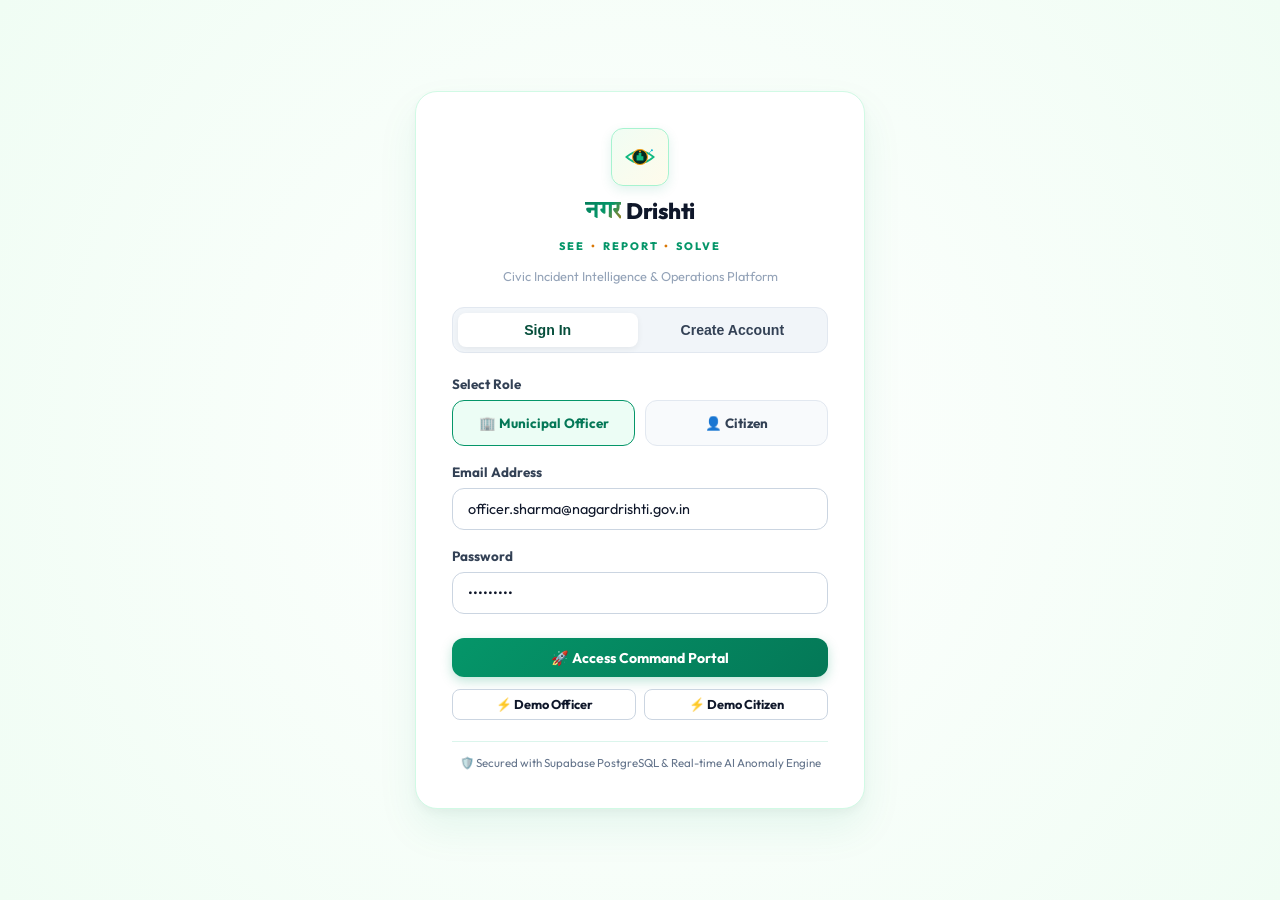
==== auth.html @ a1cc10b2 "Initial commit: Nagar Drishti Civic Intelligence Platform" ====
<!DOCTYPE html>
<html lang="en">
<head>
  <meta charset="UTF-8">
  <meta name="viewport" content="width=device-width, initial-scale=1.0">
  <title>नगर Drishti - Secure Authentication & Access Portal</title>
  <link rel="stylesheet" href="style.css">
  <link rel="icon" href="data:image/svg+xml,<svg xmlns=%22http://www.w3.org/2000/svg%22 viewBox=%220 0 100 100%22><text y=%22.9em%22 font-size=%2290%22>👁️</text></svg>">
</head>
<body class="auth-page-wrapper">

  <div class="auth-card">
    
    <!-- Logo & Brand Header -->
    <div class="auth-logo-center">
      <div class="brand-logo-icon" style="width: 58px; height: 58px;">
        <svg viewBox="0 0 100 100" fill="none" xmlns="http://www.w3.org/2000/svg">
          <!-- Stylized Eye Outline -->
          <path d="M10 50 Q 50 15 90 50 Q 50 85 10 50 Z" stroke="#10b981" stroke-width="5" fill="none"/>
          <!-- Pupil City Silhouette -->
          <circle cx="50" cy="50" r="22" fill="#042a22" stroke="#f59e0b" stroke-width="3"/>
          <path d="M40 60 V45 H46 V38 H54 V48 H60 V60 Z" fill="#10b981"/>
          <circle cx="50" cy="34" r="3" fill="#f59e0b"/>
          <!-- Circuit Accent -->
          <circle cx="85" cy="30" r="3" fill="#06b6d4"/>
          <path d="M85 30 L75 40" stroke="#06b6d4" stroke-width="2"/>
        </svg>
      </div>
      <div class="brand-title">
        <span class="hindi-title">नगर</span>
        <span class="english-title">Drishti</span>
      </div>
      <div class="brand-tagline">
        <span>SEE</span> • <span>REPORT</span> • <span>SOLVE</span>
      </div>
      <p style="font-size: 0.8rem; color: #94a3b8; margin-top: 0.25rem;">
        Civic Incident Intelligence & Operations Platform
      </p>
    </div>

    <!-- Login / Signup Toggle Tabs -->
    <div class="auth-tabs">
      <button class="auth-tab-btn active" id="tabLoginBtn" onclick="switchAuthTab('login')">Sign In</button>
      <button class="auth-tab-btn" id="tabSignupBtn" onclick="switchAuthTab('signup')">Create Account</button>
    </div>

    <!-- Sign In Form -->
    <form id="loginForm" onsubmit="handleLoginSubmit(event)">
      <div class="form-group">
        <label class="form-label">Select Role</label>
        <div class="role-selector-group">
          <label class="role-pill selected" id="roleOfficerPill" onclick="selectRole('officer')">
            <input type="radio" name="authRole" value="officer" checked>
            <span>🏢 Municipal Officer</span>
          </label>
          <label class="role-pill" id="roleCitizenPill" onclick="selectRole('citizen')">
            <input type="radio" name="authRole" value="citizen">
            <span>👤 Citizen</span>
          </label>
        </div>
      </div>

      <div class="form-group">
        <label class="form-label" for="loginEmail">Email Address</label>
        <input type="email" id="loginEmail" class="form-input" placeholder="officer@nagardrishti.gov.in" required value="officer.sharma@nagardrishti.gov.in">
      </div>

      <div class="form-group">
        <label class="form-label" for="loginPassword">Password</label>
        <input type="password" id="loginPassword" class="form-input" placeholder="••••••••" required value="demo12345">
      </div>

      <button type="submit" class="btn btn-primary" style="width: 100%; margin-top: 0.5rem;">
        🚀 Access Command Portal
      </button>

      <div style="display: flex; gap: 0.5rem; margin-top: 0.75rem;">
        <button type="button" class="btn btn-secondary btn-sm" style="flex: 1;" onclick="quickDemoLogin('officer')">
          ⚡ Demo Officer
        </button>
        <button type="button" class="btn btn-secondary btn-sm" style="flex: 1;" onclick="quickDemoLogin('citizen')">
          ⚡ Demo Citizen
        </button>
      </div>
    </form>

    <!-- Sign Up Form (Hidden by default) -->
    <form id="signupForm" style="display: none;" onsubmit="handleSignupSubmit(event)">
      <div class="form-group">
        <label class="form-label" for="signupName">Full Name</label>
        <input type="text" id="signupName" class="form-input" placeholder="Aarav Sharma" required>
      </div>

      <div class="form-group">
        <label class="form-label" for="signupEmail">Email Address</label>
        <input type="email" id="signupEmail" class="form-input" placeholder="aarav@gmail.com" required>
      </div>

      <div class="form-row">
        <div class="form-group">
          <label class="form-label">Ward / Locality</label>
          <select id="signupWard" class="custom-select" style="width: 100%;">
            <option value="Sector 4">Sector 4</option>
            <option value="Civil Lines">Civil Lines</option>
            <option value="South Extension">South Extension</option>
            <option value="Hauz Khas">Hauz Khas</option>
            <option value="Karol Bagh">Karol Bagh</option>
            <option value="Tilak Marg">Tilak Marg</option>
          </select>
        </div>
        <div class="form-group">
          <label class="form-label">Account Role</label>
          <select id="signupRole" class="custom-select" style="width: 100%;">
            <option value="citizen">Citizen</option>
            <option value="officer">Municipal Officer</option>
          </select>
        </div>
      </div>

      <div class="form-group">
        <label class="form-label" for="signupPassword">Create Password</label>
        <input type="password" id="signupPassword" class="form-input" placeholder="••••••••" required>
      </div>

      <button type="submit" class="btn btn-amber" style="width: 100%; margin-top: 0.5rem;">
        ✨ Register Account
      </button>
    </form>

    <!-- Footer Security Notice -->
    <div style="font-size: 0.72rem; color: #64748b; text-align: center; border-top: 1px solid rgba(16, 185, 129, 0.15); padding-top: 0.75rem;">
      🛡️ Secured with Supabase PostgreSQL & Real-time AI Anomaly Engine
    </div>

  </div>

  <!-- Toast Notifications -->
  <div class="toast-container" id="toastContainer"></div>

  <script>
    let selectedRole = 'officer';

    function switchAuthTab(tab) {
      const loginTab = document.getElementById('tabLoginBtn');
      const signupTab = document.getElementById('tabSignupBtn');
      const loginForm = document.getElementById('loginForm');
      const signupForm = document.getElementById('signupForm');

      if (tab === 'login') {
        loginTab.classList.add('active');
        signupTab.classList.remove('active');
        loginForm.style.display = 'block';
        signupForm.style.display = 'none';
      } else {
        signupTab.classList.add('active');
        loginTab.classList.remove('active');
        signupForm.style.display = 'block';
        loginForm.style.display = 'none';
      }
    }

    function selectRole(role) {
      selectedRole = role;
      document.getElementById('roleOfficerPill').classList.toggle('selected', role === 'officer');
      document.getElementById('roleCitizenPill').classList.toggle('selected', role === 'citizen');
      
      const emailInput = document.getElementById('loginEmail');
      if (role === 'officer') {
        emailInput.value = 'officer.sharma@nagardrishti.gov.in';
      } else {
        emailInput.value = 'citizen.aarav@gmail.com';
      }
    }

    async function handleLoginSubmit(e) {
      e.preventDefault();
      const email = document.getElementById('loginEmail').value.trim();
      const password = document.getElementById('loginPassword').value.trim();

      try {
        const res = await fetch('/api/auth/login', {
          method: 'POST',
          headers: { 'Content-Type': 'application/json' },
          body: JSON.stringify({ email, password, role: selectedRole })
        }).then(r => r.json());

        if (res.success) {
          localStorage.setItem('nagar_user', JSON.stringify(res.user));
          showToast(res.message, 'success');
          setTimeout(() => {
            window.location.href = '/';
          }, 600);
        } else {
          showToast(res.error || 'Login failed', 'error');
        }
      } catch (err) {
        showToast('Login request error', 'error');
      }
    }

    async function handleSignupSubmit(e) {
      e.preventDefault();
      const full_name = document.getElementById('signupName').value.trim();
      const email = document.getElementById('signupEmail').value.trim();
      const ward = document.getElementById('signupWard').value;
      const role = document.getElementById('signupRole').value;

      try {
        const res = await fetch('/api/auth/signup', {
          method: 'POST',
          headers: { 'Content-Type': 'application/json' },
          body: JSON.stringify({ full_name, email, ward, role })
        }).then(r => r.json());

        if (res.success) {
          localStorage.setItem('nagar_user', JSON.stringify(res.user));
          showToast('🎉 Account registered! Redirecting...', 'success');
          setTimeout(() => {
            window.location.href = '/';
          }, 800);
        } else {
          showToast(res.error || 'Signup failed', 'error');
        }
      } catch (err) {
        showToast('Signup request error', 'error');
      }
    }

    function quickDemoLogin(role) {
      selectRole(role);
      const user = role === 'officer' ? {
        full_name: 'Superintendent V. Sharma',
        role: 'officer',
        department: 'Municipal Operations Command'
      } : {
        full_name: 'Aarav Sharma',
        role: 'citizen',
        department: 'Ward 12 Resident'
      };
      localStorage.setItem('nagar_user', JSON.stringify(user));
      showToast(`Logged in as ${user.full_name}`, 'success');
      setTimeout(() => {
        window.location.href = '/';
      }, 500);
    }

    function showToast(message, type = 'info') {
      const container = document.getElementById('toastContainer');
      const toast = document.createElement('div');
      toast.className = 'toast';
      toast.innerHTML = `<span>${type === 'success' ? '✅' : type === 'error' ? '❌' : 'ℹ️'}</span> <span>${message}</span>`;
      container.appendChild(toast);
      setTimeout(() => toast.remove(), 3500);
    }
  </script>
</body>
</html>
---- style.css ----
/* ====================================================================
   नगर Drishti (Civic Incident Intelligence Platform)
   Light Design System & Theme Engine (Logo Grounded: Emerald, Teal & Amber)
   ==================================================================== */

@import url('https://fonts.googleapis.com/css2?family=Outfit:wght@300;400;500;600;700;800&family=Plus+Jakarta+Sans:wght@400;500;600;700&family=Tiro+Devanagari+Hindi:ital@0;1&display=swap');

:root {
  /* Brand Color Palette from Logo (Premium Light Theme) */
  --bg-base: #f4fbf7;
  --bg-surface: #ffffff;
  --bg-card: rgba(255, 255, 255, 0.92);
  --bg-card-hover: #ffffff;
  --bg-glass: rgba(255, 255, 255, 0.85);
  --bg-subtle: #ebf7f1;
  --bg-accent-soft: #fef8eb;
  
  /* Primary Emerald & Teal Palette */
  --primary-emerald: #059669;
  --primary-emerald-hover: #047857;
  --primary-dark-emerald: #064e3b;
  --primary-deep-teal: #0f766e;
  --primary-cyan: #0284c7;
  --primary-emerald-glow: rgba(5, 150, 105, 0.22);
  
  /* Accent Amber & Gold Palette */
  --accent-amber: #d97706;
  --accent-gold: #f59e0b;
  --accent-light-amber: #fffbeb;
  --accent-orange: #ea580c;
  --accent-amber-glow: rgba(217, 119, 6, 0.25);
  
  /* Status Colors */
  --status-critical: #dc2626;
  --status-critical-soft: #fef2f2;
  --status-warning: #d97706;
  --status-warning-soft: #fffbeb;
  --status-success: #059669;
  --status-success-soft: #f0fdf4;
  --status-info: #0284c7;
  --status-info-soft: #f0f9ff;
  --status-purple: #7c3aed;
  --status-purple-soft: #f5f3ff;

  /* Typography & High Contrast Slate */
  --text-primary: #0f172a;
  --text-secondary: #334155;
  --text-muted: #64748b;
  --text-emerald: #047857;
  --text-amber: #b45309;

  /* Borders & Shadows */
  --border-subtle: #d1fae5;
  --border-card: #e2e8f0;
  --border-active: #10b981;
  --border-amber: #fde68a;

  --shadow-sm: 0 1px 2px 0 rgba(0, 0, 0, 0.05);
  --shadow-card: 0 4px 20px -2px rgba(6, 78, 59, 0.06), 0 2px 6px -1px rgba(0, 0, 0, 0.04);
  --shadow-card-hover: 0 12px 28px -4px rgba(6, 78, 59, 0.12), 0 4px 10px -2px rgba(0, 0, 0, 0.05);
  --shadow-glow: 0 0 18px var(--primary-emerald-glow);

  --radius-sm: 8px;
  --radius-md: 12px;
  --radius-lg: 16px;
  --radius-xl: 22px;
  --radius-full: 9999px;

  --font-sans: 'Outfit', 'Plus Jakarta Sans', -apple-system, sans-serif;
  --font-hindi: 'Tiro Devanagari Hindi', serif;
}

* {
  margin: 0;
  padding: 0;
  box-sizing: border-box;
}

body {
  font-family: var(--font-sans);
  background-color: var(--bg-base);
  color: var(--text-primary);
  min-height: 100vh;
  overflow-x: hidden;
  background-image: 
    radial-gradient(circle at 10% 5%, rgba(16, 185, 129, 0.08) 0%, transparent 45%),
    radial-gradient(circle at 90% 15%, rgba(245, 158, 11, 0.06) 0%, transparent 40%),
    radial-gradient(circle at 50% 90%, rgba(2, 132, 199, 0.05) 0%, transparent 50%);
  background-attachment: fixed;
  line-height: 1.5;
}

/* Scrollbar Customization */
::-webkit-scrollbar {
  width: 8px;
  height: 8px;
}
::-webkit-scrollbar-track {
  background: var(--bg-base);
}
::-webkit-scrollbar-thumb {
  background: #cbd5e1;
  border-radius: 4px;
}
::-webkit-scrollbar-thumb:hover {
  background: var(--primary-emerald);
}

/* ====================================================================
   Header & Navigation (Light Civic HUD)
   ==================================================================== */
.app-header {
  position: sticky;
  top: 0;
  z-index: 1000;
  background: rgba(255, 255, 255, 0.92);
  backdrop-filter: blur(16px);
  -webkit-backdrop-filter: blur(16px);
  border-bottom: 1px solid #e2e8f0;
  padding: 0.75rem 1.75rem;
  display: flex;
  align-items: center;
  justify-content: space-between;
  gap: 1rem;
  box-shadow: 0 2px 10px rgba(0, 0, 0, 0.03);
}

.brand-wrapper {
  display: flex;
  align-items: center;
  gap: 0.9rem;
  text-decoration: none;
}

.brand-logo-icon {
  width: 46px;
  height: 46px;
  display: flex;
  align-items: center;
  justify-content: center;
  border-radius: var(--radius-md);
  background: linear-gradient(135deg, #f0fdf4 0%, #fffbeb 100%);
  border: 1.5px solid #a7f3d0;
  box-shadow: 0 4px 12px rgba(5, 150, 105, 0.12);
}

.brand-logo-icon svg {
  width: 34px;
  height: 34px;
}

.brand-text-block {
  display: flex;
  flex-direction: column;
}

.brand-title {
  font-size: 1.4rem;
  font-weight: 800;
  letter-spacing: -0.5px;
  display: flex;
  align-items: center;
  gap: 0.35rem;
}

.hindi-title {
  font-family: var(--font-hindi);
  font-size: 1.5rem;
  font-weight: 700;
  background: linear-gradient(135deg, #047857 0%, #059669 50%, #d97706 100%);
  -webkit-background-clip: text;
  -webkit-text-fill-color: transparent;
}

.english-title {
  color: #0f172a;
  font-weight: 800;
}

.brand-tagline {
  font-size: 0.68rem;
  letter-spacing: 2px;
  color: var(--accent-amber);
  font-weight: 800;
  text-transform: uppercase;
  display: flex;
  align-items: center;
  gap: 0.35rem;
}

.brand-tagline span {
  color: var(--primary-emerald);
}

/* Nav Tabs */
.nav-tabs {
  display: flex;
  background: #f1f5f9;
  border: 1px solid #e2e8f0;
  border-radius: var(--radius-full);
  padding: 0.3rem;
  gap: 0.3rem;
}

.nav-tab-btn {
  padding: 0.45rem 1.05rem;
  font-size: 0.84rem;
  font-weight: 600;
  color: var(--text-secondary);
  background: transparent;
  border: none;
  border-radius: var(--radius-full);
  cursor: pointer;
  transition: all 0.2s ease;
  display: flex;
  align-items: center;
  gap: 0.4rem;
}

.nav-tab-btn:hover {
  color: var(--text-primary);
  background: rgba(255, 255, 255, 0.6);
}

.nav-tab-btn.active {
  background: #ffffff;
  color: var(--primary-dark-emerald);
  box-shadow: 0 2px 8px rgba(0, 0, 0, 0.08);
  font-weight: 700;
  border: 1px solid #d1fae5;
}

/* Header Controls */
.header-actions {
  display: flex;
  align-items: center;
  gap: 1rem;
}

.live-pill {
  display: inline-flex;
  align-items: center;
  gap: 0.45rem;
  padding: 0.35rem 0.85rem;
  background: #ecfdf5;
  border: 1px solid #a7f3d0;
  border-radius: var(--radius-full);
  font-size: 0.74rem;
  font-weight: 700;
  color: #047857;
}

.pulse-dot {
  width: 8px;
  height: 8px;
  background: #059669;
  border-radius: 50%;
  box-shadow: 0 0 8px #059669;
  animation: pulse-dot 1.5s infinite;
}

@keyframes pulse-dot {
  0% { transform: scale(0.9); opacity: 0.8; }
  50% { transform: scale(1.3); opacity: 1; box-shadow: 0 0 12px #059669; }
  100% { transform: scale(0.9); opacity: 0.8; }
}

.user-profile-badge {
  display: flex;
  align-items: center;
  gap: 0.65rem;
  padding: 0.4rem 0.95rem;
  background: #ffffff;
  border: 1px solid #e2e8f0;
  border-radius: var(--radius-full);
  cursor: pointer;
  box-shadow: 0 1px 4px rgba(0, 0, 0, 0.04);
  transition: all 0.2s ease;
}

.user-profile-badge:hover {
  border-color: var(--border-active);
  box-shadow: 0 2px 8px rgba(16, 185, 129, 0.15);
}

.user-avatar {
  width: 28px;
  height: 28px;
  border-radius: 50%;
  background: linear-gradient(135deg, #059669, #d97706);
  display: flex;
  align-items: center;
  justify-content: center;
  font-weight: 700;
  font-size: 0.75rem;
  color: #ffffff;
}

.user-role-tag {
  font-size: 0.72rem;
  font-weight: 700;
  text-transform: uppercase;
  color: var(--accent-amber);
}

/* ====================================================================
   Layout & Container
   ==================================================================== */
.main-container {
  max-width: 1600px;
  margin: 0 auto;
  padding: 1.5rem 1.75rem;
  display: flex;
  flex-direction: column;
  gap: 1.35rem;
}

/* Critical Spike Alert Banner (Light Mode) */
.spike-alert-banner {
  background: linear-gradient(90deg, #fff1f2 0%, #fefce8 50%, #f0fdf4 100%);
  border: 1px solid #fecdd3;
  border-left: 5px solid var(--status-critical);
  border-radius: var(--radius-md);
  padding: 0.95rem 1.35rem;
  display: flex;
  align-items: center;
  justify-content: space-between;
  box-shadow: 0 4px 14px rgba(220, 38, 38, 0.08);
}

.banner-left {
  display: flex;
  align-items: center;
  gap: 0.95rem;
}

.banner-icon {
  width: 40px;
  height: 40px;
  border-radius: var(--radius-sm);
  background: #fee2e2;
  display: flex;
  align-items: center;
  justify-content: center;
  color: #dc2626;
  font-size: 1.35rem;
}

.banner-title {
  font-size: 0.98rem;
  font-weight: 700;
  color: #991b1b;
  display: flex;
  align-items: center;
  gap: 0.5rem;
}

.banner-zscore-badge {
  background: var(--status-critical);
  color: #ffffff;
  padding: 0.15rem 0.5rem;
  border-radius: var(--radius-sm);
  font-size: 0.72rem;
  font-weight: 800;
}

.banner-desc {
  font-size: 0.84rem;
  color: #475569;
  margin-top: 0.15rem;
}

/* ====================================================================
   KPI Grid
   ==================================================================== */
.kpi-grid {
  display: grid;
  grid-template-columns: repeat(auto-fit, minmax(240px, 1fr));
  gap: 1.15rem;
}

.kpi-card {
  background: #ffffff;
  border: 1px solid #e2e8f0;
  border-radius: var(--radius-lg);
  padding: 1.25rem 1.35rem;
  position: relative;
  overflow: hidden;
  box-shadow: var(--shadow-card);
  transition: transform 0.2s ease, box-shadow 0.2s ease, border-color 0.2s ease;
}

.kpi-card:hover {
  transform: translateY(-2px);
  border-color: #a7f3d0;
  box-shadow: var(--shadow-card-hover);
}

.kpi-card::before {
  content: '';
  position: absolute;
  top: 0;
  left: 0;
  width: 100%;
  height: 3.5px;
  background: linear-gradient(90deg, #059669, #0284c7);
}

.kpi-card.kpi-amber::before {
  background: linear-gradient(90deg, #d97706, #f59e0b);
}

.kpi-card.kpi-red::before {
  background: linear-gradient(90deg, #dc2626, #ea580c);
}

.kpi-card.kpi-purple::before {
  background: linear-gradient(90deg, #7c3aed, #0284c7);
}

.kpi-header {
  display: flex;
  align-items: center;
  justify-content: space-between;
  margin-bottom: 0.6rem;
}

.kpi-title {
  font-size: 0.8rem;
  font-weight: 700;
  color: var(--text-secondary);
  text-transform: uppercase;
  letter-spacing: 0.5px;
}

.kpi-icon-box {
  width: 36px;
  height: 36px;
  border-radius: var(--radius-sm);
  background: #ecfdf5;
  color: var(--primary-emerald);
  display: flex;
  align-items: center;
  justify-content: center;
  font-size: 1.15rem;
}

.kpi-amber .kpi-icon-box {
  background: #fffbeb;
  color: var(--accent-amber);
}

.kpi-red .kpi-icon-box {
  background: #fef2f2;
  color: var(--status-critical);
}

.kpi-purple .kpi-icon-box {
  background: #f5f3ff;
  color: var(--status-purple);
}

.kpi-value-row {
  display: flex;
  align-items: baseline;
  gap: 0.65rem;
  margin-bottom: 0.35rem;
}

.kpi-value {
  font-size: 2rem;
  font-weight: 800;
  color: var(--text-primary);
  line-height: 1;
}

.kpi-delta {
  font-size: 0.74rem;
  font-weight: 700;
  padding: 0.15rem 0.45rem;
  border-radius: var(--radius-sm);
}

.delta-up {
  background: #fee2e2;
  color: #b91c1c;
}

.delta-down {
  background: #dcfce7;
  color: #15803d;
}

.kpi-subtext {
  font-size: 0.78rem;
  color: var(--text-muted);
}

/* ====================================================================
   Panels & Split Grids
   ==================================================================== */
.dashboard-grid-2col {
  display: grid;
  grid-template-columns: 1.25fr 1fr;
  gap: 1.35rem;
}

@media (max-width: 1024px) {
  .dashboard-grid-2col {
    grid-template-columns: 1fr;
  }
}

.glass-panel {
  background: #ffffff;
  border: 1px solid #e2e8f0;
  border-radius: var(--radius-lg);
  padding: 1.35rem;
  display: flex;
  flex-direction: column;
  gap: 1rem;
  box-shadow: var(--shadow-card);
}

.panel-header {
  display: flex;
  align-items: center;
  justify-content: space-between;
  border-bottom: 1px solid #f1f5f9;
  padding-bottom: 0.85rem;
}

.panel-title-group {
  display: flex;
  align-items: center;
  gap: 0.65rem;
}

.panel-title {
  font-size: 1.05rem;
  font-weight: 700;
  color: var(--text-primary);
  display: flex;
  align-items: center;
  gap: 0.4rem;
}

.panel-badge {
  font-size: 0.72rem;
  font-weight: 700;
  padding: 0.2rem 0.6rem;
  border-radius: var(--radius-full);
  background: #ecfdf5;
  color: var(--primary-emerald);
  border: 1px solid #a7f3d0;
}

/* Map Styling (Light Mode) */
#civicMap {
  width: 100%;
  height: 430px;
  border-radius: var(--radius-md);
  border: 1px solid #e2e8f0;
  z-index: 10;
}

.map-legend {
  display: flex;
  align-items: center;
  justify-content: space-between;
  flex-wrap: wrap;
  gap: 0.6rem;
  font-size: 0.76rem;
  color: var(--text-secondary);
  padding: 0.6rem 0.85rem;
  background: #f8fafc;
  border-radius: var(--radius-sm);
  border: 1px solid #e2e8f0;
}

.legend-item {
  display: flex;
  align-items: center;
  gap: 0.4rem;
}

.legend-dot {
  width: 10px;
  height: 10px;
  border-radius: 50%;
}

.dot-critical { background: #dc2626; box-shadow: 0 0 6px rgba(220, 38, 38, 0.4); }
.dot-high { background: #d97706; }
.dot-medium { background: #0284c7; }
.dot-low { background: #059669; }

/* Custom Leaflet Map Popup (Light) */
.leaflet-popup-content-wrapper {
  background: #ffffff !important;
  color: #0f172a !important;
  border: 1.5px solid #059669 !important;
  border-radius: var(--radius-md) !important;
  box-shadow: 0 10px 25px rgba(0, 0, 0, 0.1) !important;
}
.leaflet-popup-tip {
  background: #ffffff !important;
}
.custom-popup-title {
  font-weight: 700;
  font-size: 0.94rem;
  color: #047857;
  margin-bottom: 0.25rem;
}
.custom-popup-body {
  font-size: 0.82rem;
  color: #475569;
  line-height: 1.45;
}

/* Charts Grid */
.charts-grid {
  display: grid;
  grid-template-columns: 1fr 1fr;
  gap: 1.15rem;
}

@media (max-width: 768px) {
  .charts-grid {
    grid-template-columns: 1fr;
  }
}

.chart-wrapper {
  position: relative;
  width: 100%;
  height: 220px;
}

/* ====================================================================
   Incident Clusters & Deduplication
   ==================================================================== */
.cluster-list {
  display: flex;
  flex-direction: column;
  gap: 0.75rem;
  max-height: 420px;
  overflow-y: auto;
  padding-right: 0.25rem;
}

.cluster-card {
  background: #f8fafc;
  border: 1px solid #e2e8f0;
  border-radius: var(--radius-md);
  padding: 0.95rem;
  transition: all 0.2s ease;
}

.cluster-card:hover {
  border-color: #10b981;
  background: #ffffff;
  box-shadow: 0 4px 12px rgba(5, 150, 105, 0.08);
}

.cluster-card-header {
  display: flex;
  align-items: center;
  justify-content: space-between;
  margin-bottom: 0.4rem;
}

.cluster-title {
  font-size: 0.94rem;
  font-weight: 700;
  color: var(--text-primary);
}

.cluster-count-badge {
  background: #fffbeb;
  color: #b45309;
  border: 1px solid #fde68a;
  padding: 0.2rem 0.6rem;
  border-radius: var(--radius-full);
  font-size: 0.72rem;
  font-weight: 800;
}

.cluster-meta {
  display: flex;
  align-items: center;
  gap: 0.85rem;
  font-size: 0.76rem;
  color: var(--text-secondary);
  margin-bottom: 0.5rem;
}

.cluster-evidence-list {
  display: flex;
  flex-wrap: wrap;
  gap: 0.35rem;
  margin-top: 0.4rem;
}

.evidence-tag {
  background: #ecfdf5;
  border: 1px solid #a7f3d0;
  color: #047857;
  font-size: 0.72rem;
  font-weight: 700;
  padding: 0.18rem 0.5rem;
  border-radius: var(--radius-sm);
  cursor: pointer;
  transition: all 0.15s ease;
}

.evidence-tag:hover {
  background: #059669;
  color: #ffffff;
}

/* ====================================================================
   Daily AI Operations Briefing Studio (Light)
   ==================================================================== */
.briefing-card {
  background: #ffffff;
  border: 1.5px solid #d1fae5;
  border-radius: var(--radius-lg);
  padding: 1.75rem;
  box-shadow: 0 10px 30px rgba(5, 150, 105, 0.06);
}

.briefing-meta-bar {
  display: flex;
  align-items: center;
  justify-content: space-between;
  flex-wrap: wrap;
  gap: 0.75rem;
  padding-bottom: 1rem;
  border-bottom: 1px solid #f1f5f9;
  margin-bottom: 1.35rem;
}

.briefing-stamp {
  font-size: 0.84rem;
  color: var(--text-secondary);
  display: flex;
  align-items: center;
  gap: 0.4rem;
}

.guardrail-tag {
  background: #f0f9ff;
  border: 1px solid #bae6fd;
  color: #0369a1;
  font-size: 0.74rem;
  font-weight: 700;
  padding: 0.3rem 0.7rem;
  border-radius: var(--radius-full);
}

.briefing-items-container {
  display: flex;
  flex-direction: column;
  gap: 1rem;
}

.briefing-item {
  background: #f8fafc;
  border-left: 4.5px solid #059669;
  border-radius: 0 var(--radius-md) var(--radius-md) 0;
  padding: 1.15rem 1.25rem;
  display: flex;
  flex-direction: column;
  gap: 0.45rem;
  border-top: 1px solid #f1f5f9;
  border-right: 1px solid #f1f5f9;
  border-bottom: 1px solid #f1f5f9;
}

.briefing-item.priority-high {
  border-left-color: #dc2626;
  background: #fff5f5;
}

.briefing-item.priority-medium {
  border-left-color: #d97706;
  background: #fffdf5;
}

.briefing-item-header {
  display: flex;
  align-items: center;
  justify-content: space-between;
}

.briefing-item-title {
  font-size: 1rem;
  font-weight: 700;
  color: var(--text-primary);
}

.briefing-priority-badge {
  font-size: 0.7rem;
  font-weight: 800;
  text-transform: uppercase;
  padding: 0.2rem 0.55rem;
  border-radius: var(--radius-sm);
}

.p-high { background: #fee2e2; color: #991b1b; border: 1px solid #fecdd3; }
.p-med { background: #fef3c7; color: #92400e; border: 1px solid #fde68a; }
.p-low { background: #dcfce7; color: #166534; border: 1px solid #bbf7d0; }

.briefing-item-desc {
  font-size: 0.88rem;
  color: var(--text-secondary);
  line-height: 1.55;
}

.briefing-action-box {
  background: #ecfdf5;
  border: 1px dashed #059669;
  border-radius: var(--radius-sm);
  padding: 0.55rem 0.85rem;
  font-size: 0.82rem;
  color: #065f46;
  display: flex;
  align-items: center;
  gap: 0.5rem;
  margin-top: 0.35rem;
}

.briefing-evidence-row {
  display: flex;
  align-items: center;
  gap: 0.45rem;
  font-size: 0.74rem;
  color: var(--text-muted);
  margin-top: 0.4rem;
}

/* ====================================================================
   Complaints Master Data Table (Light)
   ==================================================================== */
.table-filter-bar {
  display: flex;
  align-items: center;
  justify-content: space-between;
  flex-wrap: wrap;
  gap: 0.75rem;
  margin-bottom: 0.85rem;
}

.search-input-box {
  position: relative;
  min-width: 280px;
  flex: 1;
}

.search-input-box input {
  width: 100%;
  background: #ffffff;
  border: 1.5px solid #cbd5e1;
  border-radius: var(--radius-md);
  padding: 0.6rem 0.9rem 0.6rem 2.35rem;
  color: var(--text-primary);
  font-family: var(--font-sans);
  font-size: 0.88rem;
  outline: none;
  transition: all 0.2s;
}

.search-input-box input:focus {
  border-color: var(--primary-emerald);
  box-shadow: 0 0 0 3px rgba(5, 150, 105, 0.15);
}

.search-icon {
  position: absolute;
  left: 0.85rem;
  top: 50%;
  transform: translateY(-50%);
  color: var(--text-muted);
  font-size: 0.95rem;
}

.filter-selects-group {
  display: flex;
  align-items: center;
  gap: 0.55rem;
  flex-wrap: wrap;
}

.custom-select {
  background: #ffffff;
  border: 1.5px solid #cbd5e1;
  border-radius: var(--radius-md);
  color: var(--text-primary);
  padding: 0.6rem 0.9rem;
  font-size: 0.84rem;
  font-family: var(--font-sans);
  outline: none;
  cursor: pointer;
  transition: all 0.2s;
}

.custom-select:focus {
  border-color: var(--primary-emerald);
  box-shadow: 0 0 0 3px rgba(5, 150, 105, 0.15);
}

.data-table-container {
  overflow-x: auto;
  border-radius: var(--radius-md);
  border: 1px solid #e2e8f0;
}

.civic-table {
  width: 100%;
  border-collapse: collapse;
  font-size: 0.85rem;
  text-align: left;
}

.civic-table th {
  background: #f8fafc;
  padding: 0.85rem 1rem;
  color: var(--text-secondary);
  font-weight: 700;
  text-transform: uppercase;
  letter-spacing: 0.5px;
  border-bottom: 1.5px solid #e2e8f0;
}

.civic-table td {
  padding: 0.95rem 1rem;
  border-bottom: 1px solid #f1f5f9;
  vertical-align: middle;
}

.civic-table tr:hover td {
  background: #f0fdf4;
}

.status-badge {
  display: inline-flex;
  align-items: center;
  gap: 0.35rem;
  padding: 0.25rem 0.65rem;
  border-radius: var(--radius-full);
  font-size: 0.74rem;
  font-weight: 700;
  text-transform: capitalize;
}

.status-Escalated { background: #fee2e2; color: #991b1b; border: 1px solid #fca5a5; }
.status-In-Progress { background: #fef3c7; color: #92400e; border: 1px solid #fcd34d; }
.status-Pending { background: #e0f2fe; color: #0369a1; border: 1px solid #7dd3fc; }
.status-Resolved { background: #dcfce7; color: #166534; border: 1px solid #86efac; }

.severity-pill {
  display: inline-flex;
  align-items: center;
  justify-content: center;
  width: 26px;
  height: 26px;
  border-radius: 50%;
  font-weight: 800;
  font-size: 0.78rem;
}

.sev-5 { background: #dc2626; color: #ffffff; box-shadow: 0 0 6px rgba(220, 38, 38, 0.3); }
.sev-4 { background: #ea580c; color: #ffffff; }
.sev-3 { background: #d97706; color: #ffffff; }
.sev-2 { background: #0284c7; color: #ffffff; }
.sev-1 { background: #059669; color: #ffffff; }

/* ====================================================================
   Citizen Reporting Portal Form
   ==================================================================== */
.citizen-portal-grid {
  display: grid;
  grid-template-columns: 1.15fr 1fr;
  gap: 1.5rem;
}

@media (max-width: 900px) {
  .citizen-portal-grid {
    grid-template-columns: 1fr;
  }
}

.form-group {
  display: flex;
  flex-direction: column;
  gap: 0.35rem;
  margin-bottom: 1rem;
}

.form-label {
  font-size: 0.84rem;
  font-weight: 700;
  color: var(--text-secondary);
}

.form-input, .form-textarea {
  background: #ffffff;
  border: 1.5px solid #cbd5e1;
  border-radius: var(--radius-md);
  padding: 0.7rem 0.95rem;
  color: var(--text-primary);
  font-family: var(--font-sans);
  font-size: 0.9rem;
  outline: none;
  transition: all 0.2s ease;
}

.form-input:focus, .form-textarea:focus {
  border-color: var(--primary-emerald);
  box-shadow: 0 0 0 3px rgba(5, 150, 105, 0.15);
}

.form-row {
  display: grid;
  grid-template-columns: 1fr 1fr;
  gap: 0.95rem;
}

.ai-prediction-box {
  background: linear-gradient(135deg, #f0fdf4 0%, #f0f9ff 100%);
  border: 1.5px solid #a7f3d0;
  border-radius: var(--radius-md);
  padding: 1rem;
  display: flex;
  flex-direction: column;
  gap: 0.55rem;
}

.ai-pred-header {
  display: flex;
  align-items: center;
  justify-content: space-between;
  font-size: 0.82rem;
  font-weight: 800;
  color: #047857;
}

.ai-pred-grid {
  display: grid;
  grid-template-columns: 1fr 1fr;
  gap: 0.6rem;
  font-size: 0.84rem;
}

.ai-pred-item {
  display: flex;
  flex-direction: column;
}

.ai-pred-label {
  color: var(--text-muted);
  font-size: 0.72rem;
}

.ai-pred-val {
  font-weight: 700;
  color: var(--text-primary);
}

.duplicate-warning-box {
  background: #fffbeb;
  border: 1.5px solid #fde68a;
  border-radius: var(--radius-md);
  padding: 0.85rem 1.1rem;
  font-size: 0.84rem;
  color: #92400e;
  display: flex;
  align-items: center;
  gap: 0.65rem;
}

/* ====================================================================
   Buttons & Controls
   ==================================================================== */
.btn {
  display: inline-flex;
  align-items: center;
  justify-content: center;
  gap: 0.5rem;
  padding: 0.65rem 1.25rem;
  font-size: 0.88rem;
  font-weight: 700;
  font-family: var(--font-sans);
  border-radius: var(--radius-md);
  border: none;
  cursor: pointer;
  transition: all 0.2s ease;
  text-decoration: none;
}

.btn-primary {
  background: linear-gradient(135deg, #059669 0%, #047857 100%);
  color: #ffffff;
  box-shadow: 0 4px 12px rgba(5, 150, 105, 0.25);
}

.btn-primary:hover {
  transform: translateY(-1px);
  box-shadow: 0 6px 16px rgba(5, 150, 105, 0.35);
}

.btn-amber {
  background: linear-gradient(135deg, #d97706 0%, #b45309 100%);
  color: #ffffff;
  box-shadow: 0 4px 12px rgba(217, 119, 6, 0.25);
}

.btn-amber:hover {
  transform: translateY(-1px);
  box-shadow: 0 6px 16px rgba(217, 119, 6, 0.35);
}

.btn-danger {
  background: linear-gradient(135deg, #dc2626 0%, #b91c1c 100%);
  color: #ffffff;
}

.btn-secondary {
  background: #ffffff;
  border: 1.5px solid #cbd5e1;
  color: var(--text-primary);
}

.btn-secondary:hover {
  border-color: var(--primary-emerald);
  background: #f0fdf4;
  color: var(--primary-dark-emerald);
}

.btn-sm {
  padding: 0.4rem 0.85rem;
  font-size: 0.8rem;
  border-radius: var(--radius-sm);
}

/* ====================================================================
   Simulation Toolbar (Light)
   ==================================================================== */
.simulation-bar {
  background: #ffffff;
  border: 1.5px solid #fde68a;
  border-radius: var(--radius-lg);
  padding: 0.95rem 1.35rem;
  display: flex;
  align-items: center;
  justify-content: space-between;
  flex-wrap: wrap;
  gap: 0.85rem;
  box-shadow: 0 4px 14px rgba(217, 119, 6, 0.06);
}

.sim-label-group {
  display: flex;
  align-items: center;
  gap: 0.65rem;
}

.sim-badge {
  background: #fffbeb;
  color: #b45309;
  border: 1px solid #fde68a;
  font-size: 0.74rem;
  font-weight: 800;
  padding: 0.25rem 0.6rem;
  border-radius: var(--radius-sm);
  text-transform: uppercase;
}

.sim-buttons {
  display: flex;
  align-items: center;
  gap: 0.6rem;
  flex-wrap: wrap;
}

/* ====================================================================
   Auth Modal & Page (Light)
   ==================================================================== */
.auth-page-wrapper {
  min-height: 100vh;
  display: flex;
  align-items: center;
  justify-content: center;
  padding: 1.75rem;
  background: radial-gradient(circle at center, #ffffff 0%, #f0fdf4 100%);
}

.auth-card {
  width: 100%;
  max-width: 450px;
  background: #ffffff;
  border: 1.5px solid #d1fae5;
  border-radius: var(--radius-xl);
  padding: 2.25rem;
  box-shadow: 0 20px 40px rgba(5, 150, 105, 0.08), 0 4px 10px rgba(0, 0, 0, 0.04);
  display: flex;
  flex-direction: column;
  gap: 1.35rem;
}

.auth-logo-center {
  display: flex;
  flex-direction: column;
  align-items: center;
  text-align: center;
  gap: 0.5rem;
}

.auth-tabs {
  display: flex;
  background: #f1f5f9;
  border: 1px solid #e2e8f0;
  border-radius: var(--radius-md);
  padding: 0.3rem;
  gap: 0.3rem;
}

.auth-tab-btn {
  flex: 1;
  padding: 0.55rem;
  font-size: 0.88rem;
  font-weight: 700;
  color: var(--text-secondary);
  background: transparent;
  border: none;
  border-radius: var(--radius-sm);
  cursor: pointer;
  transition: all 0.2s;
}

.auth-tab-btn.active {
  background: #ffffff;
  color: var(--primary-dark-emerald);
  box-shadow: 0 2px 6px rgba(0, 0, 0, 0.06);
}

.role-selector-group {
  display: grid;
  grid-template-columns: 1fr 1fr;
  gap: 0.6rem;
}

.role-pill {
  display: flex;
  flex-direction: column;
  align-items: center;
  justify-content: center;
  padding: 0.75rem;
  background: #f8fafc;
  border: 1.5px solid #e2e8f0;
  border-radius: var(--radius-md);
  cursor: pointer;
  transition: all 0.2s;
  font-size: 0.84rem;
  font-weight: 700;
  color: var(--text-secondary);
  gap: 0.3rem;
}

.role-pill input {
  display: none;
}

.role-pill.selected {
  background: #ecfdf5;
  border-color: #059669;
  color: #047857;
}

/* Toast Notifications (Light) */
.toast-container {
  position: fixed;
  bottom: 1.75rem;
  right: 1.75rem;
  z-index: 9999;
  display: flex;
  flex-direction: column;
  gap: 0.6rem;
}

.toast {
  background: #ffffff;
  border: 1.5px solid #a7f3d0;
  border-radius: var(--radius-md);
  padding: 0.85rem 1.25rem;
  color: #0f172a;
  font-size: 0.88rem;
  font-weight: 600;
  box-shadow: 0 10px 25px rgba(0, 0, 0, 0.08);
  display: flex;
  align-items: center;
  gap: 0.65rem;
  animation: slideIn 0.3s ease;
}

@keyframes slideIn {
  from { transform: translateX(100%); opacity: 0; }
  to { transform: translateX(0); opacity: 1; }
}
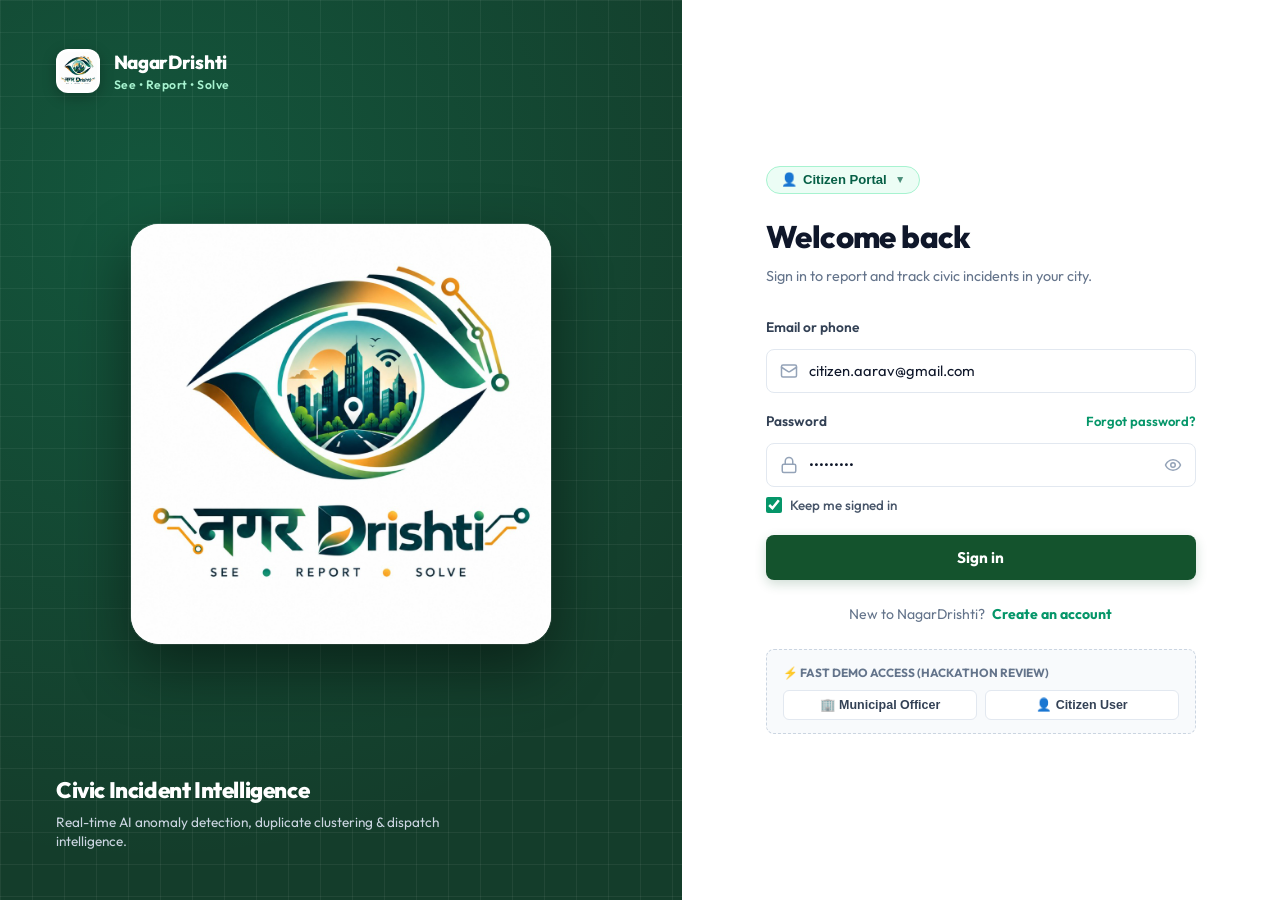
==== commit 1045d7c5: "Implement split-screen login page matching emerald grid theme with 3D logo card" ====
--- a/auth.html
+++ b/auth.html
@@ -3,173 +3,269 @@
 <head>
   <meta charset="UTF-8">
   <meta name="viewport" content="width=device-width, initial-scale=1.0">
-  <title>नगर Drishti - Secure Authentication & Access Portal</title>
+  <title>NagarDrishti - Civic Incident Intelligence Access</title>
   <link rel="stylesheet" href="style.css">
-  <link rel="icon" href="data:image/svg+xml,<svg xmlns=%22http://www.w3.org/2000/svg%22 viewBox=%220 0 100 100%22><text y=%22.9em%22 font-size=%2290%22>👁️</text></svg>">
+  <link rel="icon" href="logo.png">
 </head>
 <body class="auth-page-wrapper">
 
-  <div class="auth-card">
+  <div class="auth-split-container">
     
-    <!-- Logo & Brand Header -->
-    <div class="auth-logo-center">
-      <div class="brand-logo-icon" style="width: 58px; height: 58px;">
-        <svg viewBox="0 0 100 100" fill="none" xmlns="http://www.w3.org/2000/svg">
-          <!-- Stylized Eye Outline -->
-          <path d="M10 50 Q 50 15 90 50 Q 50 85 10 50 Z" stroke="#10b981" stroke-width="5" fill="none"/>
-          <!-- Pupil City Silhouette -->
-          <circle cx="50" cy="50" r="22" fill="#042a22" stroke="#f59e0b" stroke-width="3"/>
-          <path d="M40 60 V45 H46 V38 H54 V48 H60 V60 Z" fill="#10b981"/>
-          <circle cx="50" cy="34" r="3" fill="#f59e0b"/>
-          <!-- Circuit Accent -->
-          <circle cx="85" cy="30" r="3" fill="#06b6d4"/>
-          <path d="M85 30 L75 40" stroke="#06b6d4" stroke-width="2"/>
-        </svg>
-      </div>
-      <div class="brand-title">
-        <span class="hindi-title">नगर</span>
-        <span class="english-title">Drishti</span>
-      </div>
-      <div class="brand-tagline">
-        <span>SEE</span> • <span>REPORT</span> • <span>SOLVE</span>
-      </div>
-      <p style="font-size: 0.8rem; color: #94a3b8; margin-top: 0.25rem;">
-        Civic Incident Intelligence & Operations Platform
-      </p>
-    </div>
-
-    <!-- Login / Signup Toggle Tabs -->
-    <div class="auth-tabs">
-      <button class="auth-tab-btn active" id="tabLoginBtn" onclick="switchAuthTab('login')">Sign In</button>
-      <button class="auth-tab-btn" id="tabSignupBtn" onclick="switchAuthTab('signup')">Create Account</button>
-    </div>
-
-    <!-- Sign In Form -->
-    <form id="loginForm" onsubmit="handleLoginSubmit(event)">
-      <div class="form-group">
-        <label class="form-label">Select Role</label>
-        <div class="role-selector-group">
-          <label class="role-pill selected" id="roleOfficerPill" onclick="selectRole('officer')">
-            <input type="radio" name="authRole" value="officer" checked>
-            <span>🏢 Municipal Officer</span>
-          </label>
-          <label class="role-pill" id="roleCitizenPill" onclick="selectRole('citizen')">
-            <input type="radio" name="authRole" value="citizen">
-            <span>👤 Citizen</span>
-          </label>
+    <!-- LEFT SIDE: Emerald Tech Grid Hero Section -->
+    <div class="auth-brand-side">
+      <!-- Top Brand Header -->
+      <div class="brand-side-header">
+        <div class="brand-side-logo-box">
+          <img src="logo.png" alt="NagarDrishti Logo">
+        </div>
+        <div class="brand-side-title-group">
+          <h2>NagarDrishti</h2>
+          <p>See • Report • Solve</p>
         </div>
       </div>
 
-      <div class="form-group">
-        <label class="form-label" for="loginEmail">Email Address</label>
-        <input type="email" id="loginEmail" class="form-input" placeholder="officer@nagardrishti.gov.in" required value="officer.sharma@nagardrishti.gov.in">
+      <!-- Center Rounded Graphic Card -->
+      <div class="brand-side-hero-card">
+        <img src="logo.png" alt="NagarDrishti Civic Emblem">
       </div>
 
-      <div class="form-group">
-        <label class="form-label" for="loginPassword">Password</label>
-        <input type="password" id="loginPassword" class="form-input" placeholder="••••••••" required value="demo12345">
+      <!-- Bottom Platform Tagline -->
+      <div class="brand-side-footer">
+        <h3>Civic Incident Intelligence</h3>
+        <p>Real-time AI anomaly detection, duplicate clustering & dispatch intelligence.</p>
       </div>
-
-      <button type="submit" class="btn btn-primary" style="width: 100%; margin-top: 0.5rem;">
-        🚀 Access Command Portal
-      </button>
-
-      <div style="display: flex; gap: 0.5rem; margin-top: 0.75rem;">
-        <button type="button" class="btn btn-secondary btn-sm" style="flex: 1;" onclick="quickDemoLogin('officer')">
-          ⚡ Demo Officer
+    </div>
+
+    <!-- RIGHT SIDE: Clean White Modern Login Card -->
+    <div class="auth-form-side">
+      <div class="auth-form-card">
+        
+        <!-- Top Role Switcher Pill -->
+        <button type="button" class="role-pill-switcher" id="rolePillBtn" onclick="toggleActiveRole()" title="Click to switch role">
+          <span id="roleIcon">👤</span>
+          <span id="roleText">Citizen Portal</span>
+          <span style="font-size: 0.65rem; margin-left: 2px; opacity: 0.7;">▼</span>
         </button>
-        <button type="button" class="btn btn-secondary btn-sm" style="flex: 1;" onclick="quickDemoLogin('citizen')">
-          ⚡ Demo Citizen
-        </button>
+
+        <!-- Dynamic Form Title & Subtitle -->
+        <h1 class="auth-form-title" id="authTitle">Welcome back</h1>
+        <p class="auth-form-subtitle" id="authSubtitle">
+          Sign in to report and track civic incidents in your city.
+        </p>
+
+        <!-- Sign In Form -->
+        <form id="loginForm" onsubmit="handleLoginSubmit(event)">
+          
+          <div class="form-group" style="margin-bottom: 1.15rem;">
+            <label class="form-label" for="loginEmail" style="font-size: 0.86rem; color: #334155; font-weight: 600; margin-bottom: 0.35rem;">
+              Email or phone
+            </label>
+            <div class="input-icon-group">
+              <span class="input-icon-left">
+                <svg width="18" height="18" viewBox="0 0 24 24" fill="none" stroke="currentColor" stroke-width="2" stroke-linecap="round" stroke-linejoin="round">
+                  <rect width="20" height="16" x="2" y="4" rx="2"/>
+                  <path d="m22 7-8.97 5.7a1.94 1.94 0 0 1-2.06 0L2 7"/>
+                </svg>
+              </span>
+              <input type="text" id="loginEmail" class="form-input-with-icon" placeholder="you@example.com" required value="citizen.aarav@gmail.com">
+            </div>
+          </div>
+
+          <div class="form-group" style="margin-bottom: 0.5rem;">
+            <div style="display: flex; justify-content: space-between; align-items: center; margin-bottom: 0.35rem;">
+              <label class="form-label" for="loginPassword" style="font-size: 0.86rem; color: #334155; font-weight: 600; margin-bottom: 0;">
+                Password
+              </label>
+              <a href="#" class="forgot-password-link" onclick="handleForgotPassword(event)">Forgot password?</a>
+            </div>
+            <div class="input-icon-group">
+              <span class="input-icon-left">
+                <svg width="18" height="18" viewBox="0 0 24 24" fill="none" stroke="currentColor" stroke-width="2" stroke-linecap="round" stroke-linejoin="round">
+                  <rect width="18" height="11" x="3" y="11" rx="2" ry="2"/>
+                  <path d="M7 11V7a5 5 0 0 1 10 0v4"/>
+                </svg>
+              </span>
+              <input type="password" id="loginPassword" class="form-input-with-icon" placeholder="Enter your password" required value="demo12345">
+              <span class="input-icon-right" onclick="togglePasswordVisibility('loginPassword', this)" title="Toggle visibility">
+                <svg class="eye-open" width="18" height="18" viewBox="0 0 24 24" fill="none" stroke="currentColor" stroke-width="2" stroke-linecap="round" stroke-linejoin="round">
+                  <path d="M2 12s3-7 10-7 10 7 10 7-3 7-10 7-10-7-10-7Z"/>
+                  <circle cx="12" cy="12" r="3"/>
+                </svg>
+              </span>
+            </div>
+          </div>
+
+          <div class="auth-options-row">
+            <label class="checkbox-label">
+              <input type="checkbox" id="rememberMe" checked>
+              <span>Keep me signed in</span>
+            </label>
+          </div>
+
+          <button type="submit" class="btn-auth-submit" id="btnSignIn">
+            Sign in
+          </button>
+        </form>
+
+        <!-- Sign Up Form (Hidden by default) -->
+        <form id="signupForm" style="display: none;" onsubmit="handleSignupSubmit(event)">
+          
+          <div class="form-group" style="margin-bottom: 1.15rem;">
+            <label class="form-label" for="signupName" style="font-size: 0.86rem; color: #334155; font-weight: 600; margin-bottom: 0.35rem;">
+              Full Name
+            </label>
+            <div class="input-icon-group">
+              <span class="input-icon-left">👤</span>
+              <input type="text" id="signupName" class="form-input-with-icon" placeholder="Aarav Sharma" required>
+            </div>
+          </div>
+
+          <div class="form-group" style="margin-bottom: 1.15rem;">
+            <label class="form-label" for="signupEmail" style="font-size: 0.86rem; color: #334155; font-weight: 600; margin-bottom: 0.35rem;">
+              Email or phone
+            </label>
+            <div class="input-icon-group">
+              <span class="input-icon-left">✉️</span>
+              <input type="email" id="signupEmail" class="form-input-with-icon" placeholder="aarav@gmail.com" required>
+            </div>
+          </div>
+
+          <div class="form-row" style="margin-bottom: 1.15rem;">
+            <div>
+              <label class="form-label" style="font-size: 0.86rem; color: #334155; font-weight: 600; margin-bottom: 0.35rem;">Ward / City</label>
+              <input type="text" id="signupWard" class="form-input" placeholder="Sector 4 / Mathura" value="Sector 4" required>
+            </div>
+            <div>
+              <label class="form-label" style="font-size: 0.86rem; color: #334155; font-weight: 600; margin-bottom: 0.35rem;">Role</label>
+              <select id="signupRole" class="custom-select" style="width: 100%;">
+                <option value="citizen">Citizen</option>
+                <option value="officer">Municipal Officer</option>
+              </select>
+            </div>
+          </div>
+
+          <div class="form-group" style="margin-bottom: 1.25rem;">
+            <label class="form-label" for="signupPassword" style="font-size: 0.86rem; color: #334155; font-weight: 600; margin-bottom: 0.35rem;">
+              Create Password
+            </label>
+            <div class="input-icon-group">
+              <span class="input-icon-left">🔒</span>
+              <input type="password" id="signupPassword" class="form-input-with-icon" placeholder="Choose strong password" required>
+              <span class="input-icon-right" onclick="togglePasswordVisibility('signupPassword', this)">
+                👁️
+              </span>
+            </div>
+          </div>
+
+          <button type="submit" class="btn-auth-submit" style="background: #059669;">
+            Create Account
+          </button>
+        </form>
+
+        <!-- Bottom Mode Switcher -->
+        <div class="auth-bottom-switch" id="bottomAuthSwitch">
+          <span>New to NagarDrishti?</span>
+          <a href="#" onclick="toggleAuthMode('signup', event)">Create an account</a>
+        </div>
+
+        <!-- 1-Click Demo Credentials Fast Login -->
+        <div class="demo-credentials-card">
+          <span>⚡ Fast Demo Access (Hackathon Review)</span>
+          <div class="demo-btn-group">
+            <button type="button" class="demo-btn" onclick="quickDemoLogin('officer')">
+              🏢 Municipal Officer
+            </button>
+            <button type="button" class="demo-btn" onclick="quickDemoLogin('citizen')">
+              👤 Citizen User
+            </button>
+          </div>
+        </div>
+
       </div>
-    </form>
-
-    <!-- Sign Up Form (Hidden by default) -->
-    <form id="signupForm" style="display: none;" onsubmit="handleSignupSubmit(event)">
-      <div class="form-group">
-        <label class="form-label" for="signupName">Full Name</label>
-        <input type="text" id="signupName" class="form-input" placeholder="Aarav Sharma" required>
-      </div>
-
-      <div class="form-group">
-        <label class="form-label" for="signupEmail">Email Address</label>
-        <input type="email" id="signupEmail" class="form-input" placeholder="aarav@gmail.com" required>
-      </div>
-
-      <div class="form-row">
-        <div class="form-group">
-          <label class="form-label">Ward / Locality</label>
-          <select id="signupWard" class="custom-select" style="width: 100%;">
-            <option value="Sector 4">Sector 4</option>
-            <option value="Civil Lines">Civil Lines</option>
-            <option value="South Extension">South Extension</option>
-            <option value="Hauz Khas">Hauz Khas</option>
-            <option value="Karol Bagh">Karol Bagh</option>
-            <option value="Tilak Marg">Tilak Marg</option>
-          </select>
-        </div>
-        <div class="form-group">
-          <label class="form-label">Account Role</label>
-          <select id="signupRole" class="custom-select" style="width: 100%;">
-            <option value="citizen">Citizen</option>
-            <option value="officer">Municipal Officer</option>
-          </select>
-        </div>
-      </div>
-
-      <div class="form-group">
-        <label class="form-label" for="signupPassword">Create Password</label>
-        <input type="password" id="signupPassword" class="form-input" placeholder="••••••••" required>
-      </div>
-
-      <button type="submit" class="btn btn-amber" style="width: 100%; margin-top: 0.5rem;">
-        ✨ Register Account
-      </button>
-    </form>
-
-    <!-- Footer Security Notice -->
-    <div style="font-size: 0.72rem; color: #64748b; text-align: center; border-top: 1px solid rgba(16, 185, 129, 0.15); padding-top: 0.75rem;">
-      🛡️ Secured with Supabase PostgreSQL & Real-time AI Anomaly Engine
     </div>
 
   </div>
 
-  <!-- Toast Notifications -->
+  <!-- Toast Notification Container -->
   <div class="toast-container" id="toastContainer"></div>
 
   <script>
-    let selectedRole = 'officer';
-
-    function switchAuthTab(tab) {
-      const loginTab = document.getElementById('tabLoginBtn');
-      const signupTab = document.getElementById('tabSignupBtn');
+    let currentRole = 'citizen';
+    let currentAuthMode = 'login'; // 'login' | 'signup'
+
+    function toggleActiveRole() {
+      if (currentRole === 'citizen') {
+        setRole('officer');
+      } else {
+        setRole('citizen');
+      }
+    }
+
+    function setRole(role) {
+      currentRole = role;
+      const roleText = document.getElementById('roleText');
+      const roleIcon = document.getElementById('roleIcon');
+      const roleBtn = document.getElementById('rolePillBtn');
+      const emailInput = document.getElementById('loginEmail');
+
+      if (role === 'officer') {
+        roleText.textContent = 'Municipal Officer';
+        roleIcon.textContent = '🏢';
+        roleBtn.style.background = '#eff6ff';
+        roleBtn.style.borderColor = '#93c5fd';
+        roleBtn.style.color = '#1e40af';
+        if (emailInput && currentAuthMode === 'login') {
+          emailInput.value = 'officer.sharma@nagardrishti.gov.in';
+        }
+      } else {
+        roleText.textContent = 'Citizen Portal';
+        roleIcon.textContent = '👤';
+        roleBtn.style.background = '#ecfdf5';
+        roleBtn.style.borderColor = '#a7f3d0';
+        roleBtn.style.color = '#065f46';
+        if (emailInput && currentAuthMode === 'login') {
+          emailInput.value = 'citizen.aarav@gmail.com';
+        }
+      }
+    }
+
+    function toggleAuthMode(mode, e) {
+      if (e) e.preventDefault();
+      currentAuthMode = mode;
       const loginForm = document.getElementById('loginForm');
       const signupForm = document.getElementById('signupForm');
-
-      if (tab === 'login') {
-        loginTab.classList.add('active');
-        signupTab.classList.remove('active');
+      const title = document.getElementById('authTitle');
+      const subtitle = document.getElementById('authSubtitle');
+      const switchBox = document.getElementById('bottomAuthSwitch');
+
+      if (mode === 'signup') {
+        loginForm.style.display = 'none';
+        signupForm.style.display = 'block';
+        title.textContent = 'Create your account';
+        subtitle.textContent = 'Join NagarDrishti to report and monitor civic issues.';
+        switchBox.innerHTML = `<span>Already have an account?</span> <a href="#" onclick="toggleAuthMode('login', event)">Sign in</a>`;
+      } else {
+        signupForm.style.display = 'none';
         loginForm.style.display = 'block';
-        signupForm.style.display = 'none';
+        title.textContent = 'Welcome back';
+        subtitle.textContent = 'Sign in to report and track civic incidents in your city.';
+        switchBox.innerHTML = `<span>New to NagarDrishti?</span> <a href="#" onclick="toggleAuthMode('signup', event)">Create an account</a>`;
+      }
+    }
+
+    function togglePasswordVisibility(inputId, triggerElem) {
+      const input = document.getElementById(inputId);
+      if (!input) return;
+      if (input.type === 'password') {
+        input.type = 'text';
       } else {
-        signupTab.classList.add('active');
-        loginTab.classList.remove('active');
-        signupForm.style.display = 'block';
-        loginForm.style.display = 'none';
-      }
-    }
-
-    function selectRole(role) {
-      selectedRole = role;
-      document.getElementById('roleOfficerPill').classList.toggle('selected', role === 'officer');
-      document.getElementById('roleCitizenPill').classList.toggle('selected', role === 'citizen');
-      
-      const emailInput = document.getElementById('loginEmail');
-      if (role === 'officer') {
-        emailInput.value = 'officer.sharma@nagardrishti.gov.in';
-      } else {
-        emailInput.value = 'citizen.aarav@gmail.com';
-      }
+        input.type = 'password';
+      }
+    }
+
+    function handleForgotPassword(e) {
+      e.preventDefault();
+      showToast('Password reset link sent to registered email', 'info');
     }
 
     async function handleLoginSubmit(e) {
@@ -181,15 +277,15 @@
         const res = await fetch('/api/auth/login', {
           method: 'POST',
           headers: { 'Content-Type': 'application/json' },
-          body: JSON.stringify({ email, password, role: selectedRole })
+          body: JSON.stringify({ email, password, role: currentRole })
         }).then(r => r.json());
 
         if (res.success) {
           localStorage.setItem('nagar_user', JSON.stringify(res.user));
-          showToast(res.message, 'success');
+          showToast(`Welcome ${res.user.full_name}! Redirecting...`, 'success');
           setTimeout(() => {
             window.location.href = '/';
-          }, 600);
+          }, 500);
         } else {
           showToast(res.error || 'Login failed', 'error');
         }
@@ -202,7 +298,7 @@
       e.preventDefault();
       const full_name = document.getElementById('signupName').value.trim();
       const email = document.getElementById('signupEmail').value.trim();
-      const ward = document.getElementById('signupWard').value;
+      const ward = document.getElementById('signupWard').value.trim() || 'Sector 4';
       const role = document.getElementById('signupRole').value;
 
       try {
@@ -214,10 +310,10 @@
 
         if (res.success) {
           localStorage.setItem('nagar_user', JSON.stringify(res.user));
-          showToast('🎉 Account registered! Redirecting...', 'success');
+          showToast('🎉 Account registered! Redirecting to platform...', 'success');
           setTimeout(() => {
             window.location.href = '/';
-          }, 800);
+          }, 600);
         } else {
           showToast(res.error || 'Signup failed', 'error');
         }
@@ -227,7 +323,7 @@
     }
 
     function quickDemoLogin(role) {
-      selectRole(role);
+      setRole(role);
       const user = role === 'officer' ? {
         full_name: 'Superintendent V. Sharma',
         role: 'officer',
@@ -238,19 +334,33 @@
         department: 'Ward 12 Resident'
       };
       localStorage.setItem('nagar_user', JSON.stringify(user));
-      showToast(`Logged in as ${user.full_name}`, 'success');
+      showToast(`Logged in as ${user.full_name} (${role.toUpperCase()})`, 'success');
       setTimeout(() => {
         window.location.href = '/';
-      }, 500);
+      }, 400);
     }
 
     function showToast(message, type = 'info') {
       const container = document.getElementById('toastContainer');
+      if (!container) return;
+
       const toast = document.createElement('div');
       toast.className = 'toast';
-      toast.innerHTML = `<span>${type === 'success' ? '✅' : type === 'error' ? '❌' : 'ℹ️'}</span> <span>${message}</span>`;
+      
+      let icon = 'ℹ️';
+      if (type === 'success') icon = '✅';
+      if (type === 'warning') icon = '⚠️';
+      if (type === 'error') icon = '❌';
+
+      toast.innerHTML = `<span>${icon}</span> <span>${message}</span>`;
       container.appendChild(toast);
-      setTimeout(() => toast.remove(), 3500);
+
+      setTimeout(() => {
+        toast.style.opacity = '0';
+        toast.style.transform = 'translateX(100%)';
+        toast.style.transition = 'all 0.3s ease';
+        setTimeout(() => toast.remove(), 300);
+      }, 3500);
     }
   </script>
 </body>
--- a/style.css
+++ b/style.css
@@ -555,13 +555,49 @@
   border: 1px solid #a7f3d0;
 }
 
-/* Map Styling (Light Mode) */
+/* Map Styling (Photorealistic Satellite Mode) */
+.map-layer-selector {
+  display: inline-flex;
+  background: #f1f5f9;
+  border-radius: var(--radius-sm);
+  padding: 2px;
+  border: 1px solid #cbd5e1;
+  gap: 2px;
+}
+
+.btn-map-mode {
+  border: none;
+  background: transparent;
+  color: #475569;
+  font-size: 0.73rem;
+  font-weight: 600;
+  padding: 0.22rem 0.55rem;
+  border-radius: 4px;
+  cursor: pointer;
+  transition: all 0.15s ease-in-out;
+  display: inline-flex;
+  align-items: center;
+  gap: 0.25rem;
+}
+
+.btn-map-mode:hover {
+  color: #0f172a;
+  background: rgba(255, 255, 255, 0.6);
+}
+
+.btn-map-mode.active {
+  background: #059669;
+  color: #ffffff;
+  box-shadow: 0 1px 3px rgba(5, 150, 105, 0.3);
+}
+
 #civicMap {
   width: 100%;
-  height: 430px;
+  height: 440px;
   border-radius: var(--radius-md);
-  border: 1px solid #e2e8f0;
+  border: 1.5px solid #cbd5e1;
   z-index: 10;
+  box-shadow: inset 0 2px 4px rgba(0,0,0,0.06);
 }
 
 .map-legend {
@@ -590,18 +626,20 @@
   border-radius: 50%;
 }
 
-.dot-critical { background: #dc2626; box-shadow: 0 0 6px rgba(220, 38, 38, 0.4); }
-.dot-high { background: #d97706; }
+.dot-critical { background: #dc2626; box-shadow: 0 0 8px rgba(220, 38, 38, 0.7); }
+.dot-high { background: #d97706; box-shadow: 0 0 6px rgba(217, 119, 6, 0.5); }
 .dot-medium { background: #0284c7; }
 .dot-low { background: #059669; }
 
-/* Custom Leaflet Map Popup (Light) */
+/* Custom Leaflet Map Popup (Crisp Glass Design) */
 .leaflet-popup-content-wrapper {
-  background: #ffffff !important;
+  background: rgba(255, 255, 255, 0.96) !important;
+  backdrop-filter: blur(8px) !important;
   color: #0f172a !important;
   border: 1.5px solid #059669 !important;
   border-radius: var(--radius-md) !important;
-  box-shadow: 0 10px 25px rgba(0, 0, 0, 0.1) !important;
+  box-shadow: 0 12px 30px rgba(0, 0, 0, 0.25) !important;
+  padding: 2px !important;
 }
 .leaflet-popup-tip {
   background: #ffffff !important;
@@ -614,8 +652,15 @@
 }
 .custom-popup-body {
   font-size: 0.82rem;
-  color: #475569;
+  color: #334155;
   line-height: 1.45;
+}
+
+/* Radar Pulse Wave Animation for Spikes */
+@keyframes radar-pulse {
+  0% { transform: scale(0.9); opacity: 0.8; }
+  50% { transform: scale(1.3); opacity: 0.3; }
+  100% { transform: scale(0.9); opacity: 0.8; }
 }
 
 /* Charts Grid */
@@ -1187,95 +1232,378 @@
 /* ====================================================================
    Auth Modal & Page (Light)
    ==================================================================== */
+/* ====================================================================
+   Auth Modal & Page (Split Screen Emerald Grid Theme)
+   ==================================================================== */
 .auth-page-wrapper {
   min-height: 100vh;
   display: flex;
+  background: #ffffff;
+  font-family: 'Outfit', sans-serif;
+}
+
+.auth-split-container {
+  display: flex;
+  width: 100%;
+  min-height: 100vh;
+}
+
+/* Left Hero Brand Side (Emerald Tech Grid) */
+.auth-brand-side {
+  flex: 1.1;
+  background-color: #143d2b;
+  background-image: 
+    linear-gradient(rgba(255, 255, 255, 0.06) 1px, transparent 1px),
+    linear-gradient(90deg, rgba(255, 255, 255, 0.06) 1px, transparent 1px);
+  background-size: 32px 32px;
+  display: flex;
+  flex-direction: column;
+  justify-content: space-between;
+  padding: 3rem 3.5rem;
+  position: relative;
+  overflow: hidden;
+}
+
+.auth-brand-side::before {
+  content: '';
+  position: absolute;
+  top: -20%;
+  left: -20%;
+  width: 140%;
+  height: 140%;
+  background: radial-gradient(circle at 30% 30%, rgba(16, 185, 129, 0.2) 0%, transparent 60%);
+  pointer-events: none;
+}
+
+.brand-side-header {
+  display: flex;
+  align-items: center;
+  gap: 0.85rem;
+  z-index: 2;
+}
+
+.brand-side-logo-box {
+  width: 44px;
+  height: 44px;
+  border-radius: 12px;
+  background: #ffffff;
+  padding: 3px;
+  box-shadow: 0 4px 14px rgba(0, 0, 0, 0.25);
+  display: flex;
   align-items: center;
   justify-content: center;
-  padding: 1.75rem;
-  background: radial-gradient(circle at center, #ffffff 0%, #f0fdf4 100%);
-}
-
-.auth-card {
+  overflow: hidden;
+}
+
+.brand-side-logo-box img {
   width: 100%;
-  max-width: 450px;
-  background: #ffffff;
-  border: 1.5px solid #d1fae5;
-  border-radius: var(--radius-xl);
-  padding: 2.25rem;
-  box-shadow: 0 20px 40px rgba(5, 150, 105, 0.08), 0 4px 10px rgba(0, 0, 0, 0.04);
+  height: 100%;
+  object-fit: cover;
+  border-radius: 9px;
+}
+
+.brand-side-title-group h2 {
+  font-size: 1.18rem;
+  font-weight: 800;
+  color: #ffffff;
+  margin: 0;
+  letter-spacing: -0.3px;
+}
+
+.brand-side-title-group p {
+  font-size: 0.76rem;
+  color: #a7f3d0;
+  font-weight: 600;
+  margin: 0;
+  letter-spacing: 0.5px;
+}
+
+.brand-side-hero-card {
+  max-width: 420px;
+  width: 100%;
+  margin: 2rem auto;
+  border-radius: 28px;
+  overflow: hidden;
+  background: #ffffff;
+  box-shadow: 0 25px 60px rgba(0, 0, 0, 0.45), 0 0 0 1px rgba(255, 255, 255, 0.15);
+  z-index: 2;
+  transition: transform 0.3s ease;
+}
+
+.brand-side-hero-card:hover {
+  transform: translateY(-4px);
+}
+
+.brand-side-hero-card img {
+  width: 100%;
+  height: auto;
+  display: block;
+  object-fit: cover;
+}
+
+.brand-side-footer {
+  z-index: 2;
+}
+
+.brand-side-footer h3 {
+  font-size: 1.4rem;
+  font-weight: 800;
+  color: #ffffff;
+  margin: 0 0 0.3rem 0;
+  letter-spacing: -0.4px;
+}
+
+.brand-side-footer p {
+  font-size: 0.85rem;
+  color: #cbd5e1;
+  margin: 0;
+  max-width: 420px;
+  line-height: 1.45;
+}
+
+/* Right Authentication Form Side (Clean White) */
+.auth-form-side {
+  flex: 1;
+  background: #ffffff;
+  display: flex;
+  align-items: center;
+  justify-content: center;
+  padding: 3rem 2.5rem;
+  position: relative;
+}
+
+.auth-form-card {
+  width: 100%;
+  max-width: 430px;
   display: flex;
   flex-direction: column;
-  gap: 1.35rem;
-}
-
-.auth-logo-center {
-  display: flex;
-  flex-direction: column;
-  align-items: center;
-  text-align: center;
-  gap: 0.5rem;
-}
-
-.auth-tabs {
-  display: flex;
-  background: #f1f5f9;
-  border: 1px solid #e2e8f0;
-  border-radius: var(--radius-md);
-  padding: 0.3rem;
-  gap: 0.3rem;
-}
-
-.auth-tab-btn {
-  flex: 1;
-  padding: 0.55rem;
-  font-size: 0.88rem;
-  font-weight: 700;
-  color: var(--text-secondary);
-  background: transparent;
-  border: none;
-  border-radius: var(--radius-sm);
+}
+
+.role-pill-switcher {
+  display: inline-flex;
+  align-items: center;
+  gap: 0.4rem;
+  background: #ecfdf5;
+  border: 1px solid #a7f3d0;
+  padding: 0.35rem 0.85rem;
+  border-radius: var(--radius-full);
+  color: #065f46;
+  font-size: 0.82rem;
+  font-weight: 700;
+  width: fit-content;
+  margin-bottom: 1.25rem;
   cursor: pointer;
   transition: all 0.2s;
 }
 
-.auth-tab-btn.active {
-  background: #ffffff;
-  color: var(--primary-dark-emerald);
-  box-shadow: 0 2px 6px rgba(0, 0, 0, 0.06);
-}
-
-.role-selector-group {
-  display: grid;
-  grid-template-columns: 1fr 1fr;
-  gap: 0.6rem;
-}
-
-.role-pill {
-  display: flex;
-  flex-direction: column;
-  align-items: center;
-  justify-content: center;
-  padding: 0.75rem;
-  background: #f8fafc;
+.role-pill-switcher:hover {
+  background: #d1fae5;
+}
+
+.auth-form-title {
+  font-size: 1.95rem;
+  font-weight: 800;
+  color: #0f172a;
+  margin: 0 0 0.35rem 0;
+  letter-spacing: -0.6px;
+}
+
+.auth-form-subtitle {
+  font-size: 0.9rem;
+  color: #64748b;
+  margin: 0 0 1.85rem 0;
+  line-height: 1.45;
+}
+
+.input-icon-group {
+  position: relative;
+  display: flex;
+  align-items: center;
+}
+
+.input-icon-left {
+  position: absolute;
+  left: 0.9rem;
+  color: #94a3b8;
+  font-size: 1rem;
+  pointer-events: none;
+  display: flex;
+  align-items: center;
+}
+
+.input-icon-right {
+  position: absolute;
+  right: 0.9rem;
+  color: #94a3b8;
+  font-size: 1rem;
+  cursor: pointer;
+  display: flex;
+  align-items: center;
+  transition: color 0.15s;
+}
+
+.input-icon-right:hover {
+  color: #0f172a;
+}
+
+.form-input-with-icon {
+  width: 100%;
+  padding: 0.72rem 1rem 0.72rem 2.65rem;
+  border-radius: var(--radius-sm);
   border: 1.5px solid #e2e8f0;
-  border-radius: var(--radius-md);
+  font-size: 0.92rem;
+  font-family: 'Outfit', sans-serif;
+  color: #0f172a;
+  outline: none;
+  background: #ffffff;
+  transition: all 0.2s;
+}
+
+.form-input-with-icon:focus {
+  border-color: #059669;
+  box-shadow: 0 0 0 3px rgba(5, 150, 105, 0.12);
+}
+
+.auth-options-row {
+  display: flex;
+  align-items: center;
+  justify-content: space-between;
+  margin: 0.4rem 0 1.25rem 0;
+  font-size: 0.84rem;
+}
+
+.checkbox-label {
+  display: flex;
+  align-items: center;
+  gap: 0.5rem;
+  color: #475569;
+  font-weight: 500;
+  cursor: pointer;
+}
+
+.checkbox-label input[type="checkbox"] {
+  width: 16px;
+  height: 16px;
+  accent-color: #059669;
+  cursor: pointer;
+}
+
+.forgot-password-link {
+  color: #059669;
+  text-decoration: none;
+  font-weight: 600;
+  font-size: 0.82rem;
+  transition: color 0.15s;
+}
+
+.forgot-password-link:hover {
+  color: #047857;
+  text-decoration: underline;
+}
+
+.btn-auth-submit {
+  width: 100%;
+  padding: 0.82rem 1.5rem;
+  background: #14532d;
+  color: #ffffff;
+  border: none;
+  border-radius: 8px;
+  font-size: 0.96rem;
+  font-weight: 700;
+  font-family: 'Outfit', sans-serif;
   cursor: pointer;
   transition: all 0.2s;
-  font-size: 0.84rem;
-  font-weight: 700;
-  color: var(--text-secondary);
+  box-shadow: 0 4px 12px rgba(20, 83, 45, 0.2);
+}
+
+.btn-auth-submit:hover {
+  background: #166534;
+  transform: translateY(-1px);
+  box-shadow: 0 6px 16px rgba(20, 83, 45, 0.28);
+}
+
+.btn-auth-submit:active {
+  transform: translateY(0);
+}
+
+.auth-bottom-switch {
+  text-align: center;
+  font-size: 0.88rem;
+  color: #64748b;
+  margin-top: 1.5rem;
+}
+
+.auth-bottom-switch a {
+  color: #059669;
+  font-weight: 700;
+  text-decoration: none;
+  margin-left: 0.25rem;
+}
+
+.auth-bottom-switch a:hover {
+  text-decoration: underline;
+}
+
+.demo-credentials-card {
+  margin-top: 1.5rem;
+  padding: 0.85rem 1rem;
+  background: #f8fafc;
+  border: 1px dashed #cbd5e1;
+  border-radius: var(--radius-sm);
+  display: flex;
+  flex-direction: column;
+  gap: 0.5rem;
+}
+
+.demo-credentials-card span {
+  font-size: 0.74rem;
+  font-weight: 700;
+  color: #64748b;
+  text-transform: uppercase;
+}
+
+.demo-btn-group {
+  display: flex;
+  gap: 0.5rem;
+}
+
+.demo-btn {
+  flex: 1;
+  padding: 0.4rem 0.6rem;
+  font-size: 0.78rem;
+  font-weight: 600;
+  border: 1px solid #e2e8f0;
+  background: #ffffff;
+  color: #334155;
+  border-radius: 6px;
+  cursor: pointer;
+  transition: all 0.15s;
+  display: flex;
+  align-items: center;
+  justify-content: center;
   gap: 0.3rem;
 }
 
-.role-pill input {
-  display: none;
-}
-
-.role-pill.selected {
+.demo-btn:hover {
+  border-color: #059669;
+  color: #059669;
   background: #ecfdf5;
-  border-color: #059669;
-  color: #047857;
+}
+
+@media (max-width: 900px) {
+  .auth-split-container {
+    flex-direction: column;
+  }
+  .auth-brand-side {
+    padding: 2rem 1.5rem;
+  }
+  .brand-side-hero-card {
+    max-width: 280px;
+    margin: 1rem auto;
+  }
+  .auth-form-side {
+    padding: 2rem 1.5rem;
+  }
 }
 
 /* Toast Notifications (Light) */
